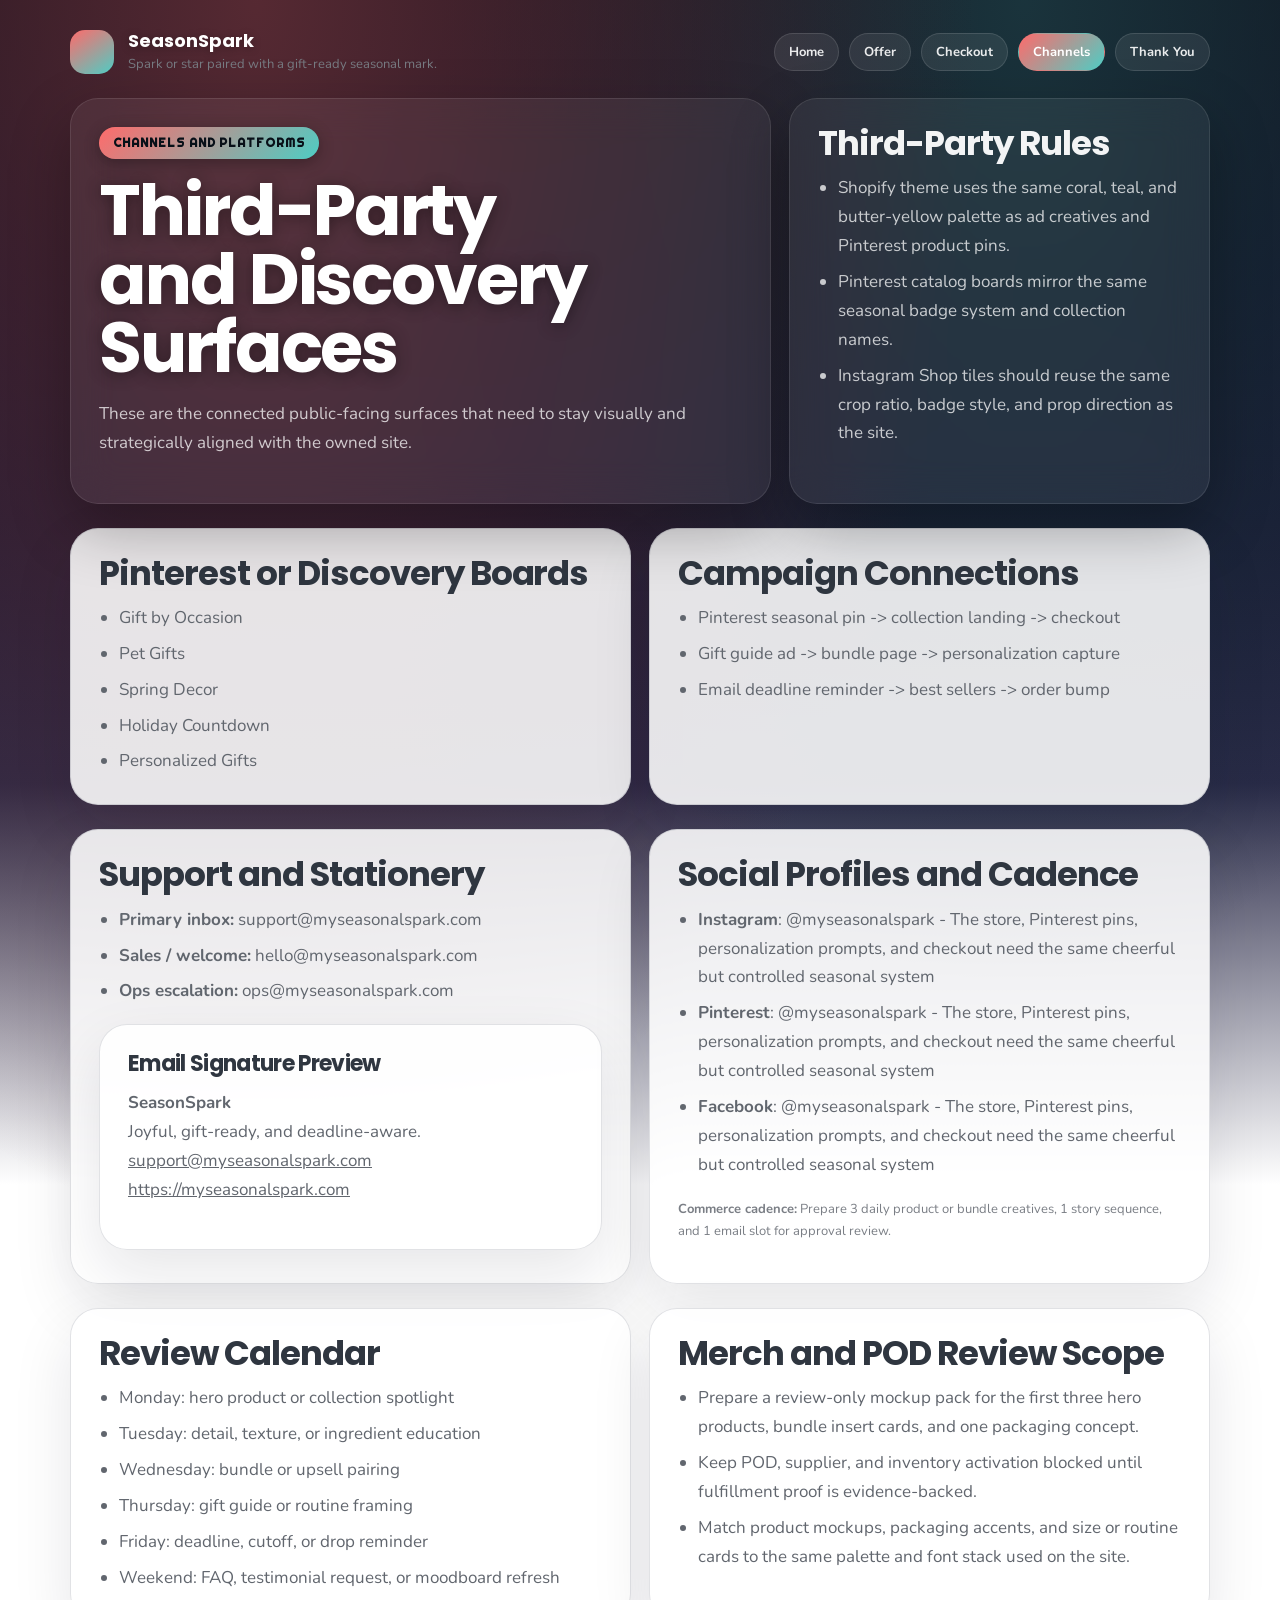
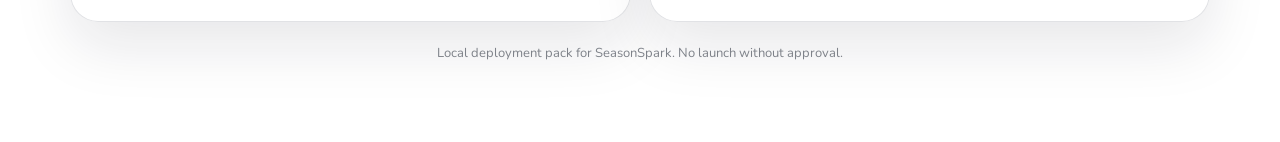
==== channels.html @ c7dfefe7 "Deploy myseasonalspark.com — ASI Network site update" ====
<!doctype html>
<html>
<head>
  <meta charset="utf-8" />
  <meta name="viewport" content="width=device-width, initial-scale=1" />
  <title>SeasonSpark | Channels</title>
  <link rel="preconnect" href="https://fonts.googleapis.com" /><link rel="preconnect" href="https://fonts.gstatic.com" crossorigin /><link href="https://fonts.googleapis.com/css2?family=Poppins:wght@400;500;600;700;800&family=Nunito:wght@400;500;600;700;800&family=Righteous:wght@400;500;600;700;800&display=swap" rel="stylesheet" />
  <link rel="stylesheet" href="./styles.css" />
</head>
<body>
  <main class="page">
    <header class="header">
      <a class="brand" href="./index.html">
        <span class="brand-mark"></span>
        <span class="brand-copy">
          <strong>SeasonSpark</strong>
          <span>Spark or star paired with a gift-ready seasonal mark.</span>
        </span>
      </a>
      <nav class="nav">
        <a class='button ghost' href='index.html'>Home</a>
        <a class='button ghost' href='offer.html'>Offer</a>
        <a class='button ghost' href='checkout.html'>Checkout</a>
        <a class='button primary' href='channels.html'>Channels</a>
        <a class='button ghost' href='thank-you.html'>Thank You</a>
      </nav>
    </header>
    
    <section class="hero">
      <article class="hero-card">
        <div class="eyebrow">Channels and Platforms</div>
        <h1>Third-Party and Discovery Surfaces</h1>
        <p>These are the connected public-facing surfaces that need to stay visually and strategically aligned with the owned site.</p>
      </article>
      <aside class="hero-card">
        <h2>Third-Party Rules</h2>
        <ul><li>Shopify theme uses the same coral, teal, and butter-yellow palette as ad creatives and Pinterest product pins.</li><li>Pinterest catalog boards mirror the same seasonal badge system and collection names.</li><li>Instagram Shop tiles should reuse the same crop ratio, badge style, and prop direction as the site.</li></ul>
      </aside>
    </section>
    <section class="grid-two" style="margin-top:24px;">
      <section class="panel">
        <h2>Pinterest or Discovery Boards</h2>
        <ul><li>Gift by Occasion</li><li>Pet Gifts</li><li>Spring Decor</li><li>Holiday Countdown</li><li>Personalized Gifts</li></ul>
      </section>
      <section class="panel">
        <h2>Campaign Connections</h2>
        <ul><li>Pinterest seasonal pin -&gt; collection landing -&gt; checkout</li><li>Gift guide ad -&gt; bundle page -&gt; personalization capture</li><li>Email deadline reminder -&gt; best sellers -&gt; order bump</li></ul>
      </section>
    </section>
    <section class="grid-two" style="margin-top:24px;">
      <section class="panel">
        <h2>Support and Stationery</h2>
        <ul>
          <li><strong>Primary inbox:</strong> support@myseasonalspark.com</li>
          <li><strong>Sales / welcome:</strong> hello@myseasonalspark.com</li>
          <li><strong>Ops escalation:</strong> ops@myseasonalspark.com</li>
        </ul>
        <div class="offer-card" style="margin-top:18px;">
          <h3>Email Signature Preview</h3>
          <p style="margin-top:14px;"><strong>SeasonSpark</strong><br />Joyful, gift-ready, and deadline-aware.<br /><a href="mailto:support@myseasonalspark.com">support@myseasonalspark.com</a><br /><a href="https://myseasonalspark.com">https://myseasonalspark.com</a></p>
        </div>
      </section>
      <section class="panel">
        <h2>Social Profiles and Cadence</h2>
        <ul><li><strong>Instagram</strong>: @myseasonalspark - The store, Pinterest pins, personalization prompts, and checkout need the same cheerful but controlled seasonal system</li><li><strong>Pinterest</strong>: @myseasonalspark - The store, Pinterest pins, personalization prompts, and checkout need the same cheerful but controlled seasonal system</li><li><strong>Facebook</strong>: @myseasonalspark - The store, Pinterest pins, personalization prompts, and checkout need the same cheerful but controlled seasonal system</li></ul>
        <p class="micro" style="margin-top:18px;"><strong>Commerce cadence:</strong> Prepare 3 daily product or bundle creatives, 1 story sequence, and 1 email slot for approval review.</p>
      </section>
    </section>
    <section class="grid-two" style="margin-top:24px;">
      <section class="panel">
        <h2>Review Calendar</h2>
        <ul><li>Monday: hero product or collection spotlight</li><li>Tuesday: detail, texture, or ingredient education</li><li>Wednesday: bundle or upsell pairing</li><li>Thursday: gift guide or routine framing</li><li>Friday: deadline, cutoff, or drop reminder</li><li>Weekend: FAQ, testimonial request, or moodboard refresh</li></ul>
      </section>
      <section class="panel">
        <h2>Merch and POD Review Scope</h2>
        <ul><li>Prepare a review-only mockup pack for the first three hero products, bundle insert cards, and one packaging concept.</li><li>Keep POD, supplier, and inventory activation blocked until fulfillment proof is evidence-backed.</li><li>Match product mockups, packaging accents, and size or routine cards to the same palette and font stack used on the site.</li></ul>
      </section>
    </section>
    
    <div class="footer-note">Local deployment pack for SeasonSpark. No launch without approval.</div>
  </main>

  <!-- ASI Analytics (lightweight, privacy-friendly) -->
  <script>
  (function(){
    var bid = document.body.getAttribute('data-business-id') || 'unknown';
    var page = location.pathname.split('/').pop() || 'index.html';
    var key = 'asi_pv_' + bid;
    try {
      var data = JSON.parse(localStorage.getItem(key) || '{}');
      data[page] = (data[page] || 0) + 1;
      data._total = (data._total || 0) + 1;
      data._last = new Date().toISOString();
      data._ref = document.referrer || 'direct';
      localStorage.setItem(key, JSON.stringify(data));
    } catch(e) {}
    // Beacon to analytics endpoint if configured
    if (window.ASI_ANALYTICS_URL) {
      var payload = JSON.stringify({
        business_id: bid,
        page: page,
        referrer: document.referrer || 'direct',
        timestamp: new Date().toISOString(),
        ua: navigator.userAgent
      });
      try {
        navigator.sendBeacon(window.ASI_ANALYTICS_URL, payload);
      } catch(e) {
        // Silent fail — analytics should never break the site
      }
    }
  })();
  </script>
</body>
</html>
---- styles.css ----
:root {
  --primary: #FF6B6B;
  --secondary: #4ECDC4;
  --accent: #FFE66D;
  --ink: #2F3640;
  --surface: #FFFFFF;
  --line: rgba(15, 23, 42, 0.12);
  --display: 'Poppins', 'Avenir Next', 'Segoe UI', sans-serif;
  --body: 'Nunito', 'Avenir Next', 'Segoe UI', sans-serif;
  --accent-font: 'Righteous', 'Avenir Next', 'Segoe UI', sans-serif;
}
* { box-sizing: border-box; }
body {
  margin: 0;
  font-family: var(--body);
  color: var(--ink);
  background: #0d0d1a;
  background-image:
    radial-gradient(ellipse at 20% 0%, color-mix(in srgb, var(--primary) 30%, #0d0d1a), transparent 50%),
    radial-gradient(ellipse at 80% 0%, color-mix(in srgb, var(--secondary) 20%, #0d0d1a), transparent 40%),
    linear-gradient(180deg, #0d0d1a 0%, #111128 15%, #1a1a35 30%, #2a2a48 45%, var(--surface) 68%, #ffffff 85%);
}
a { color: inherit; }
.page { max-width: 1180px; margin: 0 auto; padding: 24px 20px 80px; }
.header { display: flex; flex-wrap: wrap; align-items: center; justify-content: space-between; gap: 12px; padding: 6px 0 24px; }
.brand { display: flex; align-items: center; gap: 14px; text-decoration: none; }
.brand-mark { width: 44px; height: 44px; border-radius: 15px; background: linear-gradient(145deg, var(--primary), var(--secondary)); }
.brand-copy strong { display: block; font-family: var(--display); font-size: 18px; line-height: 1; }
.brand-copy span { display: block; margin-top: 5px; font-size: 13px; color: color-mix(in srgb, var(--ink) 66%, white); }
.nav { display: flex; flex-wrap: wrap; gap: 10px; }
.nav a { border: 1px solid var(--line); border-radius: 999px; padding: 9px 14px; text-decoration: none; font-size: 13px; background: rgba(255,255,255,0.84); }
.hero,
.grid-two,
.grid-three,
.offer-grid { display: grid; gap: 18px; }
.hero { grid-template-columns: minmax(0, 1.25fr) minmax(280px, 0.75fr); align-items: stretch; }
.grid-two { grid-template-columns: repeat(2, minmax(0, 1fr)); }
.grid-three { grid-template-columns: repeat(3, minmax(0, 1fr)); }
.offer-grid { grid-template-columns: repeat(auto-fit, minmax(240px, 1fr)); }
.panel,
.hero-card,
.offer-card { border: 1px solid var(--line); border-radius: 28px; background: rgba(255,255,255,0.88); box-shadow: 0 24px 60px rgba(15,23,42,0.1); }
.hero-card,
.panel,
.offer-card { padding: 28px; }
.eyebrow { display: inline-flex; border-radius: 999px; padding: 8px 14px; background: linear-gradient(135deg, var(--primary), var(--secondary)); color: #081018; font-family: var(--accent-font); font-size: 12px; font-weight: 700; letter-spacing: 0.08em; text-transform: uppercase; }
h1, h2, h3 { margin: 0; font-family: var(--display); line-height: 0.98; letter-spacing: -0.03em; }
h1 { margin-top: 18px; font-size: clamp(40px, 7vw, 70px); max-width: 11ch; }
h2 { font-size: clamp(24px, 4vw, 34px); }
h3 { font-size: 22px; }
p, li { color: color-mix(in srgb, var(--ink) 76%, white); line-height: 1.7; font-size: 17px; }
.actions { display: flex; flex-wrap: wrap; gap: 12px; margin-top: 24px; }
.button { display: inline-flex; align-items: center; justify-content: center; text-decoration: none; border-radius: 999px; padding: 14px 18px; font-weight: 700; }
.button.primary { background: linear-gradient(135deg, var(--primary), var(--secondary)); color: #081018; }
.button.ghost { border: 1px solid var(--line); }
.meta { display: grid; gap: 12px; grid-template-columns: repeat(3, minmax(0, 1fr)); margin-top: 24px; }
.meta-card { border-radius: 18px; padding: 16px; background: color-mix(in srgb, var(--surface) 92%, white); border: 1px solid var(--line); }
.meta-card strong { display: block; font-family: var(--display); font-size: 15px; margin-bottom: 6px; }
.price { display: inline-block; margin: 16px 0 12px; padding: 8px 12px; border-radius: 999px; background: color-mix(in srgb, var(--accent) 18%, white); font-family: var(--accent-font); font-size: 14px; font-weight: 700; letter-spacing: 0.08em; text-transform: uppercase; }
.micro { font-size: 13px; color: color-mix(in srgb, var(--ink) 64%, white); }
ul { margin: 14px 0 0; padding-left: 20px; }
li + li { margin-top: 7px; }
.footer-note { margin-top: 22px; font-size: 13px; text-align: center; color: color-mix(in srgb, var(--ink) 62%, white); }
@media (max-width: 960px) {
  .hero, .grid-two, .grid-three, .meta { grid-template-columns: 1fr; }
  h1 { max-width: none; }
}
@media (max-width: 720px) {
  .page { padding: 18px 16px 72px; }
  .hero-card, .panel, .offer-card { padding: 22px; border-radius: 24px; }
  .button { width: 100%; }
}

/* ── Dark hero treatment (particles visible) ── */
.page { position: relative; z-index: 2; }
.header { position: relative; z-index: 3; }
.header .brand-copy strong { color: #fff; text-shadow: 0 1px 8px rgba(0,0,0,0.3); }
.header .nav a { background: rgba(255,255,255,0.08); color: rgba(255,255,255,0.9); border-color: rgba(255,255,255,0.12); }
.header .nav a:hover { background: var(--primary); color: #fff; border-color: var(--primary); }
.header .nav a.button.primary { background: linear-gradient(135deg, var(--primary), var(--secondary)); color: #fff; border-color: transparent; }
.hero-card { background: rgba(255,255,255,0.06); backdrop-filter: blur(20px); -webkit-backdrop-filter: blur(20px); border-color: rgba(255,255,255,0.1); box-shadow: 0 24px 60px rgba(0,0,0,0.3); }
.hero-card h1 { color: #fff; text-shadow: 0 2px 16px rgba(0,0,0,0.4); }
.hero-card h2, .hero-card h3 { color: rgba(255,255,255,0.95); }
.hero-card p, .hero-card li { color: rgba(255,255,255,0.75) !important; }
.hero-card .eyebrow { box-shadow: 0 4px 16px rgba(0,0,0,0.3); }
.hero-card .button.ghost { color: rgba(255,255,255,0.9); border-color: rgba(255,255,255,0.2); background: rgba(255,255,255,0.06); }
.hero-card .button.ghost:hover { border-color: var(--primary); color: #fff; background: rgba(255,255,255,0.1); }
.hero-card a { color: rgba(255,255,255,0.85); }
.hero-card ul { padding-left: 20px; }
.trust-strip { background: rgba(255,255,255,0.04); border-radius: 16px; margin-left: -8px; margin-right: -8px; padding: 18px 24px; backdrop-filter: blur(8px); -webkit-backdrop-filter: blur(8px); }
.trust-badge { color: rgba(255,255,255,0.85); }
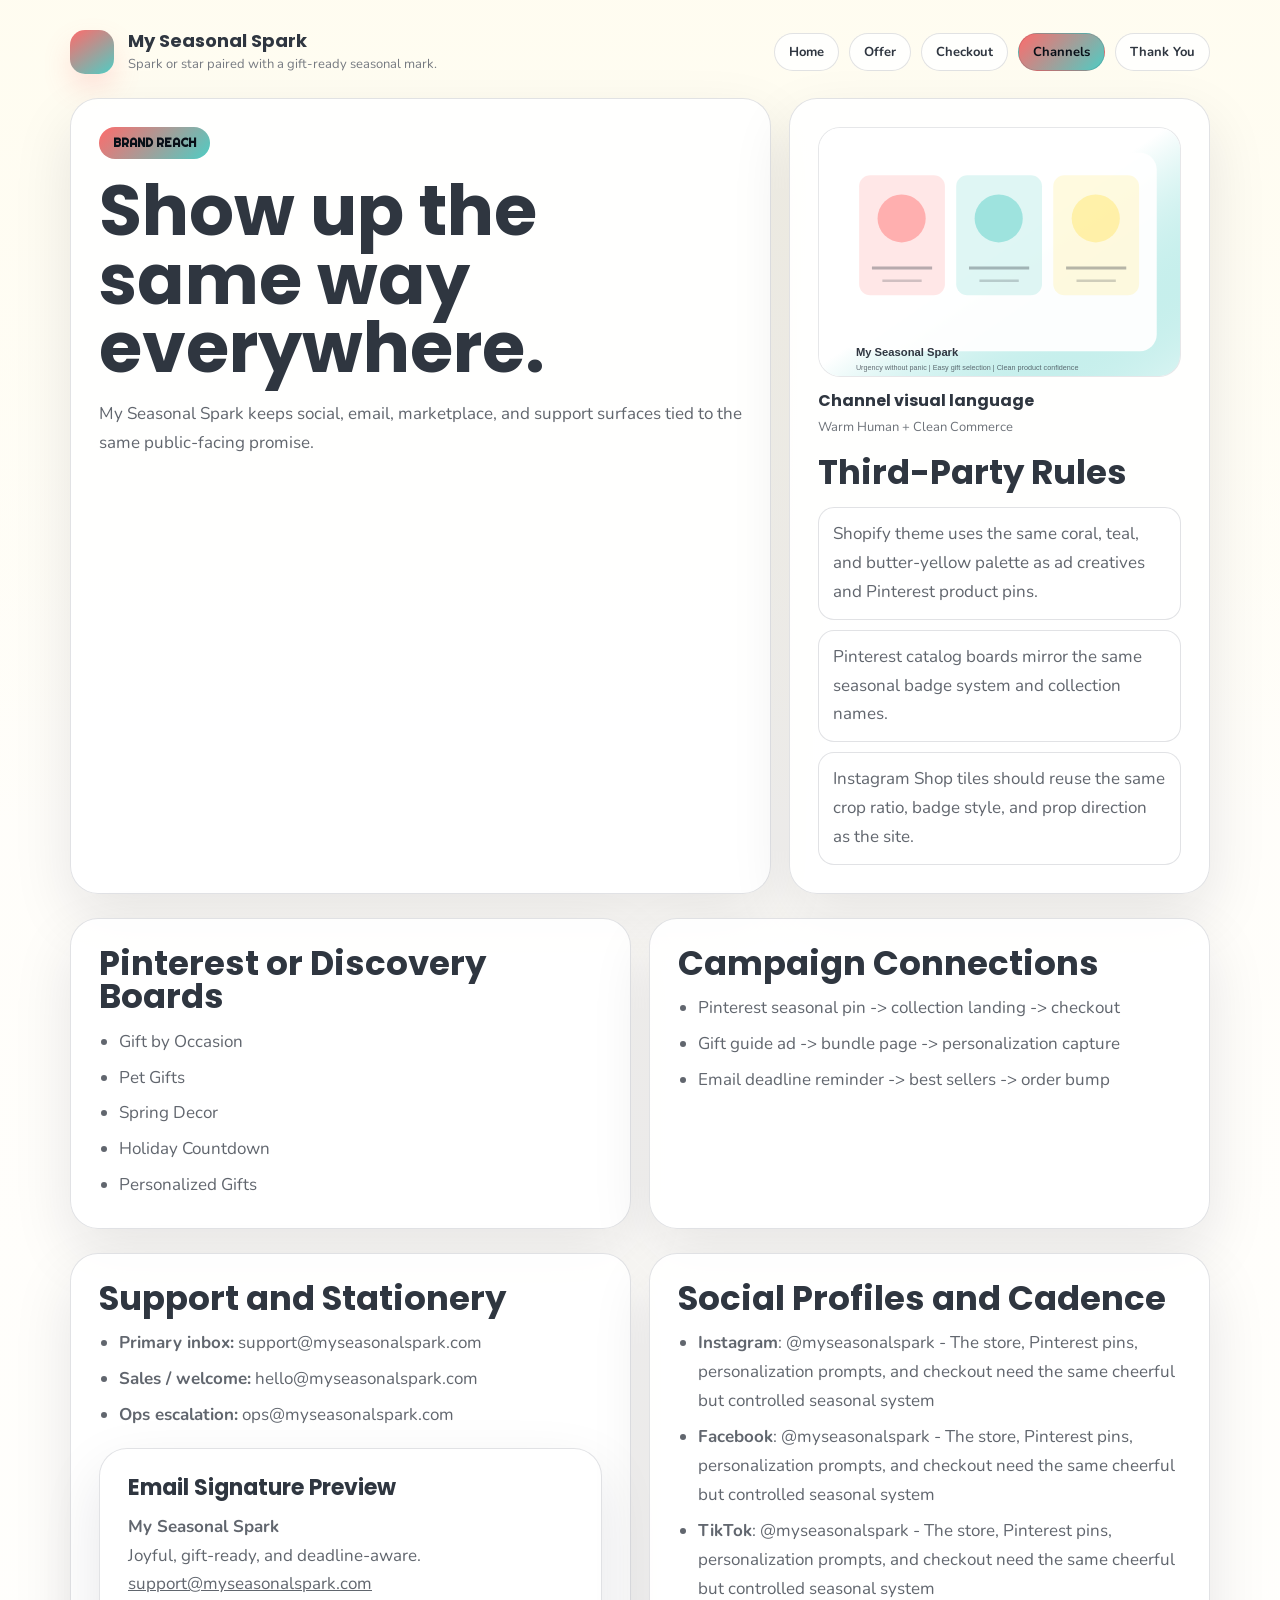
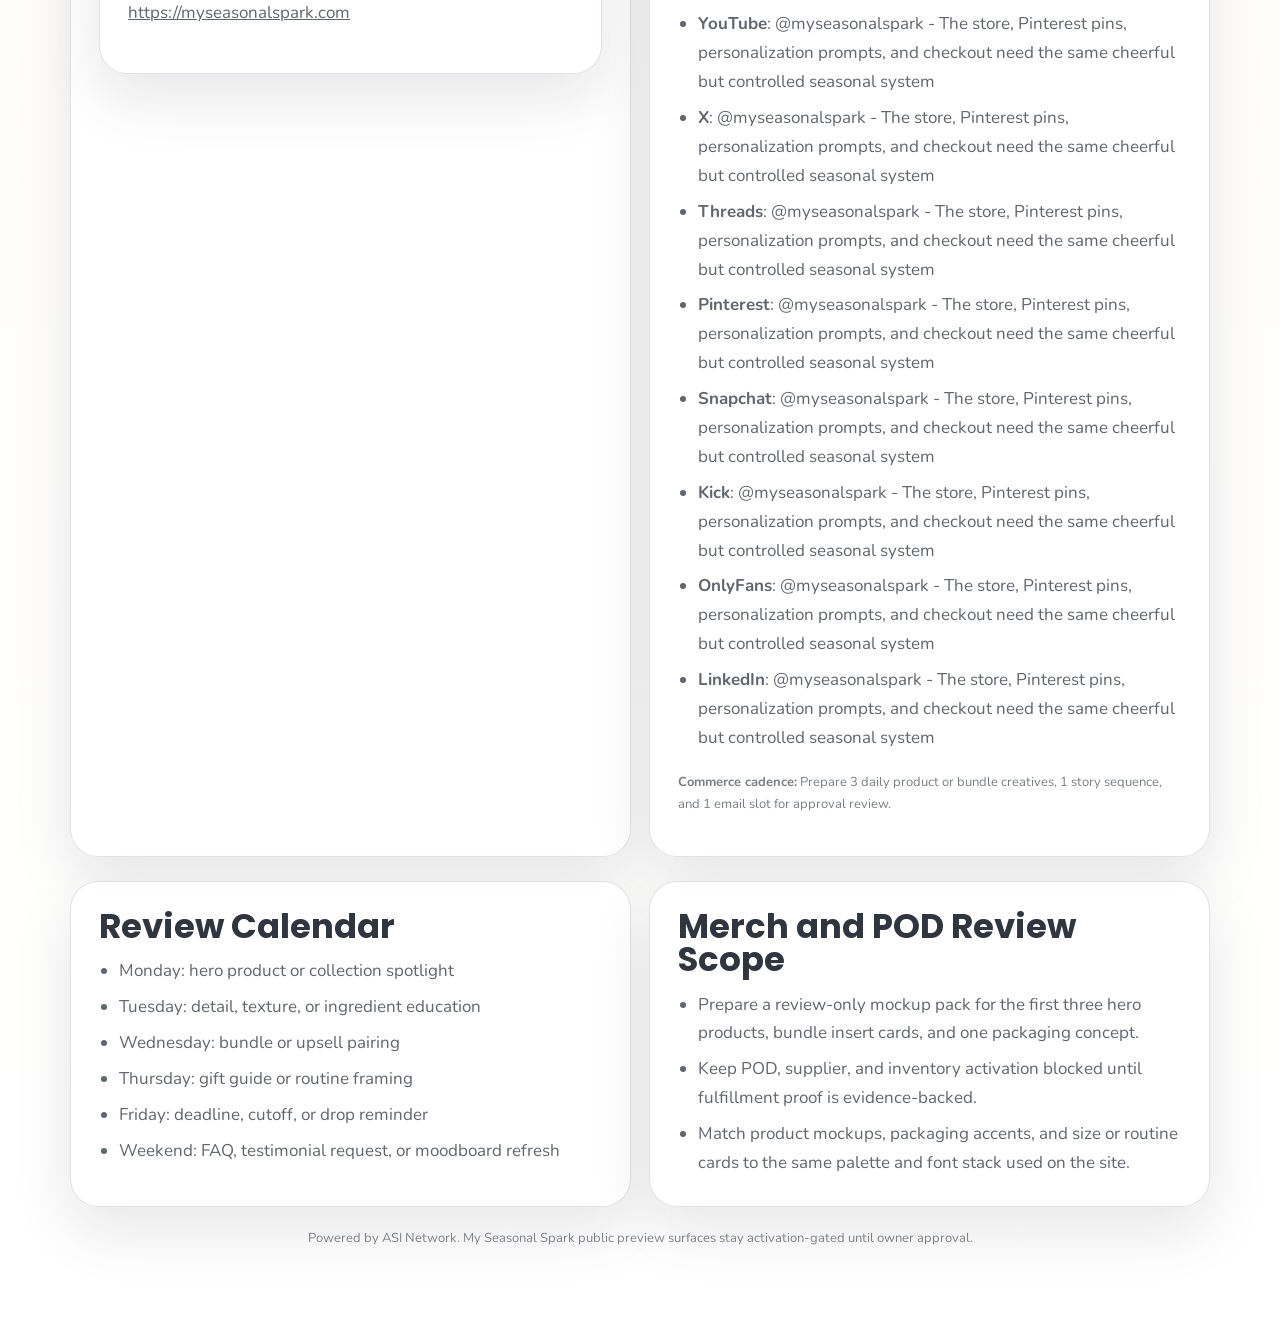
==== commit c0213376: "Deploy myseasonalspark.com — ASI Network site update" ====
--- a/channels.html
+++ b/channels.html
@@ -3,17 +3,17 @@
 <head>
   <meta charset="utf-8" />
   <meta name="viewport" content="width=device-width, initial-scale=1" />
-  <title>SeasonSpark | Channels</title>
+  <title>My Seasonal Spark | Channels</title>
   <link rel="preconnect" href="https://fonts.googleapis.com" /><link rel="preconnect" href="https://fonts.gstatic.com" crossorigin /><link href="https://fonts.googleapis.com/css2?family=Poppins:wght@400;500;600;700;800&family=Nunito:wght@400;500;600;700;800&family=Righteous:wght@400;500;600;700;800&display=swap" rel="stylesheet" />
   <link rel="stylesheet" href="./styles.css" />
 </head>
-<body>
+<body class="mode-human">
   <main class="page">
     <header class="header">
       <a class="brand" href="./index.html">
         <span class="brand-mark"></span>
         <span class="brand-copy">
-          <strong>SeasonSpark</strong>
+          <strong>My Seasonal Spark</strong>
           <span>Spark or star paired with a gift-ready seasonal mark.</span>
         </span>
       </a>
@@ -25,16 +25,25 @@
         <a class='button ghost' href='thank-you.html'>Thank You</a>
       </nav>
     </header>
-    
+
     <section class="hero">
       <article class="hero-card">
-        <div class="eyebrow">Channels and Platforms</div>
-        <h1>Third-Party and Discovery Surfaces</h1>
-        <p>These are the connected public-facing surfaces that need to stay visually and strategically aligned with the owned site.</p>
+        <div class="eyebrow">Brand Reach</div>
+        <h1>Show up the same way everywhere.</h1>
+        <p>My Seasonal Spark keeps social, email, marketplace, and support surfaces tied to the same public-facing promise.</p>
       </article>
-      <aside class="hero-card">
+      <aside class="visual-side">
+
+      <figure class="visual-board visual-human">
+        <img class="visual-img" src="[data-uri]" alt="My Seasonal Spark channels visual system" loading="eager" />
+        <figcaption>
+          <strong>Channel visual language</strong>
+          <span>Warm Human + Clean Commerce</span>
+        </figcaption>
+      </figure>
+
         <h2>Third-Party Rules</h2>
-        <ul><li>Shopify theme uses the same coral, teal, and butter-yellow palette as ad creatives and Pinterest product pins.</li><li>Pinterest catalog boards mirror the same seasonal badge system and collection names.</li><li>Instagram Shop tiles should reuse the same crop ratio, badge style, and prop direction as the site.</li></ul>
+        <ul class="proof-points"><li>Shopify theme uses the same coral, teal, and butter-yellow palette as ad creatives and Pinterest product pins.</li><li>Pinterest catalog boards mirror the same seasonal badge system and collection names.</li><li>Instagram Shop tiles should reuse the same crop ratio, badge style, and prop direction as the site.</li></ul>
       </aside>
     </section>
     <section class="grid-two" style="margin-top:24px;">
@@ -57,12 +66,12 @@
         </ul>
         <div class="offer-card" style="margin-top:18px;">
           <h3>Email Signature Preview</h3>
-          <p style="margin-top:14px;"><strong>SeasonSpark</strong><br />Joyful, gift-ready, and deadline-aware.<br /><a href="mailto:support@myseasonalspark.com">support@myseasonalspark.com</a><br /><a href="https://myseasonalspark.com">https://myseasonalspark.com</a></p>
+          <p style="margin-top:14px;"><strong>My Seasonal Spark</strong><br />Joyful, gift-ready, and deadline-aware.<br /><a href="mailto:support@myseasonalspark.com">support@myseasonalspark.com</a><br /><a href="https://myseasonalspark.com">https://myseasonalspark.com</a></p>
         </div>
       </section>
       <section class="panel">
         <h2>Social Profiles and Cadence</h2>
-        <ul><li><strong>Instagram</strong>: @myseasonalspark - The store, Pinterest pins, personalization prompts, and checkout need the same cheerful but controlled seasonal system</li><li><strong>Pinterest</strong>: @myseasonalspark - The store, Pinterest pins, personalization prompts, and checkout need the same cheerful but controlled seasonal system</li><li><strong>Facebook</strong>: @myseasonalspark - The store, Pinterest pins, personalization prompts, and checkout need the same cheerful but controlled seasonal system</li></ul>
+        <ul><li><strong>Instagram</strong>: @myseasonalspark - The store, Pinterest pins, personalization prompts, and checkout need the same cheerful but controlled seasonal system</li><li><strong>Facebook</strong>: @myseasonalspark - The store, Pinterest pins, personalization prompts, and checkout need the same cheerful but controlled seasonal system</li><li><strong>TikTok</strong>: @myseasonalspark - The store, Pinterest pins, personalization prompts, and checkout need the same cheerful but controlled seasonal system</li><li><strong>YouTube</strong>: @myseasonalspark - The store, Pinterest pins, personalization prompts, and checkout need the same cheerful but controlled seasonal system</li><li><strong>X</strong>: @myseasonalspark - The store, Pinterest pins, personalization prompts, and checkout need the same cheerful but controlled seasonal system</li><li><strong>Threads</strong>: @myseasonalspark - The store, Pinterest pins, personalization prompts, and checkout need the same cheerful but controlled seasonal system</li><li><strong>Pinterest</strong>: @myseasonalspark - The store, Pinterest pins, personalization prompts, and checkout need the same cheerful but controlled seasonal system</li><li><strong>Snapchat</strong>: @myseasonalspark - The store, Pinterest pins, personalization prompts, and checkout need the same cheerful but controlled seasonal system</li><li><strong>Kick</strong>: @myseasonalspark - The store, Pinterest pins, personalization prompts, and checkout need the same cheerful but controlled seasonal system</li><li><strong>OnlyFans</strong>: @myseasonalspark - The store, Pinterest pins, personalization prompts, and checkout need the same cheerful but controlled seasonal system</li><li><strong>LinkedIn</strong>: @myseasonalspark - The store, Pinterest pins, personalization prompts, and checkout need the same cheerful but controlled seasonal system</li></ul>
         <p class="micro" style="margin-top:18px;"><strong>Commerce cadence:</strong> Prepare 3 daily product or bundle creatives, 1 story sequence, and 1 email slot for approval review.</p>
       </section>
     </section>
@@ -76,40 +85,8 @@
         <ul><li>Prepare a review-only mockup pack for the first three hero products, bundle insert cards, and one packaging concept.</li><li>Keep POD, supplier, and inventory activation blocked until fulfillment proof is evidence-backed.</li><li>Match product mockups, packaging accents, and size or routine cards to the same palette and font stack used on the site.</li></ul>
       </section>
     </section>
-    
-    <div class="footer-note">Local deployment pack for SeasonSpark. No launch without approval.</div>
+
+    <div class="footer-note">Powered by ASI Network. My Seasonal Spark public preview surfaces stay activation-gated until owner approval.</div>
   </main>
-
-  <!-- ASI Analytics (lightweight, privacy-friendly) -->
-  <script>
-  (function(){
-    var bid = document.body.getAttribute('data-business-id') || 'unknown';
-    var page = location.pathname.split('/').pop() || 'index.html';
-    var key = 'asi_pv_' + bid;
-    try {
-      var data = JSON.parse(localStorage.getItem(key) || '{}');
-      data[page] = (data[page] || 0) + 1;
-      data._total = (data._total || 0) + 1;
-      data._last = new Date().toISOString();
-      data._ref = document.referrer || 'direct';
-      localStorage.setItem(key, JSON.stringify(data));
-    } catch(e) {}
-    // Beacon to analytics endpoint if configured
-    if (window.ASI_ANALYTICS_URL) {
-      var payload = JSON.stringify({
-        business_id: bid,
-        page: page,
-        referrer: document.referrer || 'direct',
-        timestamp: new Date().toISOString(),
-        ua: navigator.userAgent
-      });
-      try {
-        navigator.sendBeacon(window.ASI_ANALYTICS_URL, payload);
-      } catch(e) {
-        // Silent fail — analytics should never break the site
-      }
-    }
-  })();
-  </script>
 </body>
-</html>+</html>
--- a/styles.css
+++ b/styles.css
@@ -15,17 +15,42 @@
   margin: 0;
   font-family: var(--body);
   color: var(--ink);
-  background: #0d0d1a;
-  background-image:
-    radial-gradient(ellipse at 20% 0%, color-mix(in srgb, var(--primary) 30%, #0d0d1a), transparent 50%),
-    radial-gradient(ellipse at 80% 0%, color-mix(in srgb, var(--secondary) 20%, #0d0d1a), transparent 40%),
-    linear-gradient(180deg, #0d0d1a 0%, #111128 15%, #1a1a35 30%, #2a2a48 45%, var(--surface) 68%, #ffffff 85%);
+  background:
+    radial-gradient(circle at 0% 0%, color-mix(in srgb, var(--primary) 14%, white), transparent 30%),
+    radial-gradient(circle at 100% 0%, color-mix(in srgb, var(--secondary) 14%, white), transparent 30%),
+    linear-gradient(180deg, #fffdf8, #ffffff);
+}
+body.mode-editorial {
+  background:
+    linear-gradient(180deg, color-mix(in srgb, var(--accent) 12%, white), transparent 26%),
+    repeating-linear-gradient(90deg, rgba(15,23,42,.035) 0, rgba(15,23,42,.035) 1px, transparent 1px, transparent 92px),
+    linear-gradient(180deg, #fffdf8, #ffffff);
+}
+body.mode-luxury {
+  background:
+    linear-gradient(180deg, color-mix(in srgb, var(--surface) 94%, white), #ffffff 70%),
+    linear-gradient(90deg, color-mix(in srgb, var(--primary) 8%, white), transparent);
+}
+body.mode-motion {
+  background:
+    linear-gradient(135deg, color-mix(in srgb, var(--primary) 12%, white) 0 24%, transparent 24% 100%),
+    linear-gradient(180deg, #fffdf8, #ffffff);
+}
+body.mode-human {
+  background:
+    linear-gradient(180deg, color-mix(in srgb, var(--accent) 10%, white), transparent 28%),
+    linear-gradient(180deg, #fffdf8, #ffffff);
+}
+body.mode-urgent {
+  background:
+    linear-gradient(180deg, color-mix(in srgb, var(--primary) 9%, white), transparent 28%),
+    linear-gradient(180deg, #f9fbff, #ffffff);
 }
 a { color: inherit; }
 .page { max-width: 1180px; margin: 0 auto; padding: 24px 20px 80px; }
 .header { display: flex; flex-wrap: wrap; align-items: center; justify-content: space-between; gap: 12px; padding: 6px 0 24px; }
 .brand { display: flex; align-items: center; gap: 14px; text-decoration: none; }
-.brand-mark { width: 44px; height: 44px; border-radius: 15px; background: linear-gradient(145deg, var(--primary), var(--secondary)); }
+.brand-mark { width: 44px; height: 44px; border-radius: 15px; background: linear-gradient(145deg, var(--primary), var(--secondary)); box-shadow: 0 14px 28px color-mix(in srgb, var(--primary) 18%, transparent); }
 .brand-copy strong { display: block; font-family: var(--display); font-size: 18px; line-height: 1; }
 .brand-copy span { display: block; margin-top: 5px; font-size: 13px; color: color-mix(in srgb, var(--ink) 66%, white); }
 .nav { display: flex; flex-wrap: wrap; gap: 10px; }
@@ -40,12 +65,14 @@
 .offer-grid { grid-template-columns: repeat(auto-fit, minmax(240px, 1fr)); }
 .panel,
 .hero-card,
-.offer-card { border: 1px solid var(--line); border-radius: 28px; background: rgba(255,255,255,0.88); box-shadow: 0 24px 60px rgba(15,23,42,0.1); }
+.offer-card,
+.visual-side { border: 1px solid var(--line); border-radius: 28px; background: rgba(255,255,255,0.88); box-shadow: 0 24px 60px rgba(15,23,42,0.1); }
 .hero-card,
 .panel,
-.offer-card { padding: 28px; }
-.eyebrow { display: inline-flex; border-radius: 999px; padding: 8px 14px; background: linear-gradient(135deg, var(--primary), var(--secondary)); color: #081018; font-family: var(--accent-font); font-size: 12px; font-weight: 700; letter-spacing: 0.08em; text-transform: uppercase; }
-h1, h2, h3 { margin: 0; font-family: var(--display); line-height: 0.98; letter-spacing: -0.03em; }
+.offer-card,
+.visual-side { padding: 28px; }
+.eyebrow { display: inline-flex; border-radius: 999px; padding: 8px 14px; background: linear-gradient(135deg, var(--primary), var(--secondary)); color: #081018; font-family: var(--accent-font); font-size: 12px; font-weight: 700; letter-spacing: 0; text-transform: uppercase; }
+h1, h2, h3 { margin: 0; font-family: var(--display); line-height: 0.98; letter-spacing: 0; }
 h1 { margin-top: 18px; font-size: clamp(40px, 7vw, 70px); max-width: 11ch; }
 h2 { font-size: clamp(24px, 4vw, 34px); }
 h3 { font-size: 22px; }
@@ -57,8 +84,30 @@
 .meta { display: grid; gap: 12px; grid-template-columns: repeat(3, minmax(0, 1fr)); margin-top: 24px; }
 .meta-card { border-radius: 18px; padding: 16px; background: color-mix(in srgb, var(--surface) 92%, white); border: 1px solid var(--line); }
 .meta-card strong { display: block; font-family: var(--display); font-size: 15px; margin-bottom: 6px; }
-.price { display: inline-block; margin: 16px 0 12px; padding: 8px 12px; border-radius: 999px; background: color-mix(in srgb, var(--accent) 18%, white); font-family: var(--accent-font); font-size: 14px; font-weight: 700; letter-spacing: 0.08em; text-transform: uppercase; }
+.price { display: inline-block; margin: 16px 0 12px; padding: 8px 12px; border-radius: 999px; background: color-mix(in srgb, var(--accent) 18%, white); font-family: var(--accent-font); font-size: 14px; font-weight: 700; letter-spacing: 0; text-transform: uppercase; }
 .micro { font-size: 13px; color: color-mix(in srgb, var(--ink) 64%, white); }
+.visual-side { display: grid; gap: 18px; align-content: start; }
+.visual-board { margin: 0; }
+.visual-img {
+  display: block;
+  width: 100%;
+  aspect-ratio: 1.45;
+  object-fit: cover;
+  border-radius: 22px;
+  border: 1px solid rgba(15, 23, 42, 0.1);
+  background: color-mix(in srgb, var(--surface) 90%, white);
+}
+.visual-board figcaption {
+  display: grid;
+  gap: 5px;
+  margin-top: 12px;
+  color: color-mix(in srgb, var(--ink) 70%, white);
+  font-size: 13px;
+  line-height: 1.5;
+}
+.visual-board strong { color: var(--ink); font-family: var(--display); font-size: 16px; }
+.proof-points { display: grid; gap: 10px; margin-top: 0; padding-left: 0; list-style: none; }
+.proof-points li { margin: 0; padding: 12px 14px; border-radius: 16px; background: color-mix(in srgb, var(--surface) 90%, white); border: 1px solid var(--line); }
 ul { margin: 14px 0 0; padding-left: 20px; }
 li + li { margin-top: 7px; }
 .footer-note { margin-top: 22px; font-size: 13px; text-align: center; color: color-mix(in srgb, var(--ink) 62%, white); }
@@ -68,25 +117,6 @@
 }
 @media (max-width: 720px) {
   .page { padding: 18px 16px 72px; }
-  .hero-card, .panel, .offer-card { padding: 22px; border-radius: 24px; }
+  .hero-card, .panel, .offer-card, .visual-side { padding: 22px; border-radius: 24px; }
   .button { width: 100%; }
 }
-
-/* ── Dark hero treatment (particles visible) ── */
-.page { position: relative; z-index: 2; }
-.header { position: relative; z-index: 3; }
-.header .brand-copy strong { color: #fff; text-shadow: 0 1px 8px rgba(0,0,0,0.3); }
-.header .nav a { background: rgba(255,255,255,0.08); color: rgba(255,255,255,0.9); border-color: rgba(255,255,255,0.12); }
-.header .nav a:hover { background: var(--primary); color: #fff; border-color: var(--primary); }
-.header .nav a.button.primary { background: linear-gradient(135deg, var(--primary), var(--secondary)); color: #fff; border-color: transparent; }
-.hero-card { background: rgba(255,255,255,0.06); backdrop-filter: blur(20px); -webkit-backdrop-filter: blur(20px); border-color: rgba(255,255,255,0.1); box-shadow: 0 24px 60px rgba(0,0,0,0.3); }
-.hero-card h1 { color: #fff; text-shadow: 0 2px 16px rgba(0,0,0,0.4); }
-.hero-card h2, .hero-card h3 { color: rgba(255,255,255,0.95); }
-.hero-card p, .hero-card li { color: rgba(255,255,255,0.75) !important; }
-.hero-card .eyebrow { box-shadow: 0 4px 16px rgba(0,0,0,0.3); }
-.hero-card .button.ghost { color: rgba(255,255,255,0.9); border-color: rgba(255,255,255,0.2); background: rgba(255,255,255,0.06); }
-.hero-card .button.ghost:hover { border-color: var(--primary); color: #fff; background: rgba(255,255,255,0.1); }
-.hero-card a { color: rgba(255,255,255,0.85); }
-.hero-card ul { padding-left: 20px; }
-.trust-strip { background: rgba(255,255,255,0.04); border-radius: 16px; margin-left: -8px; margin-right: -8px; padding: 18px 24px; backdrop-filter: blur(8px); -webkit-backdrop-filter: blur(8px); }
-.trust-badge { color: rgba(255,255,255,0.85); }
